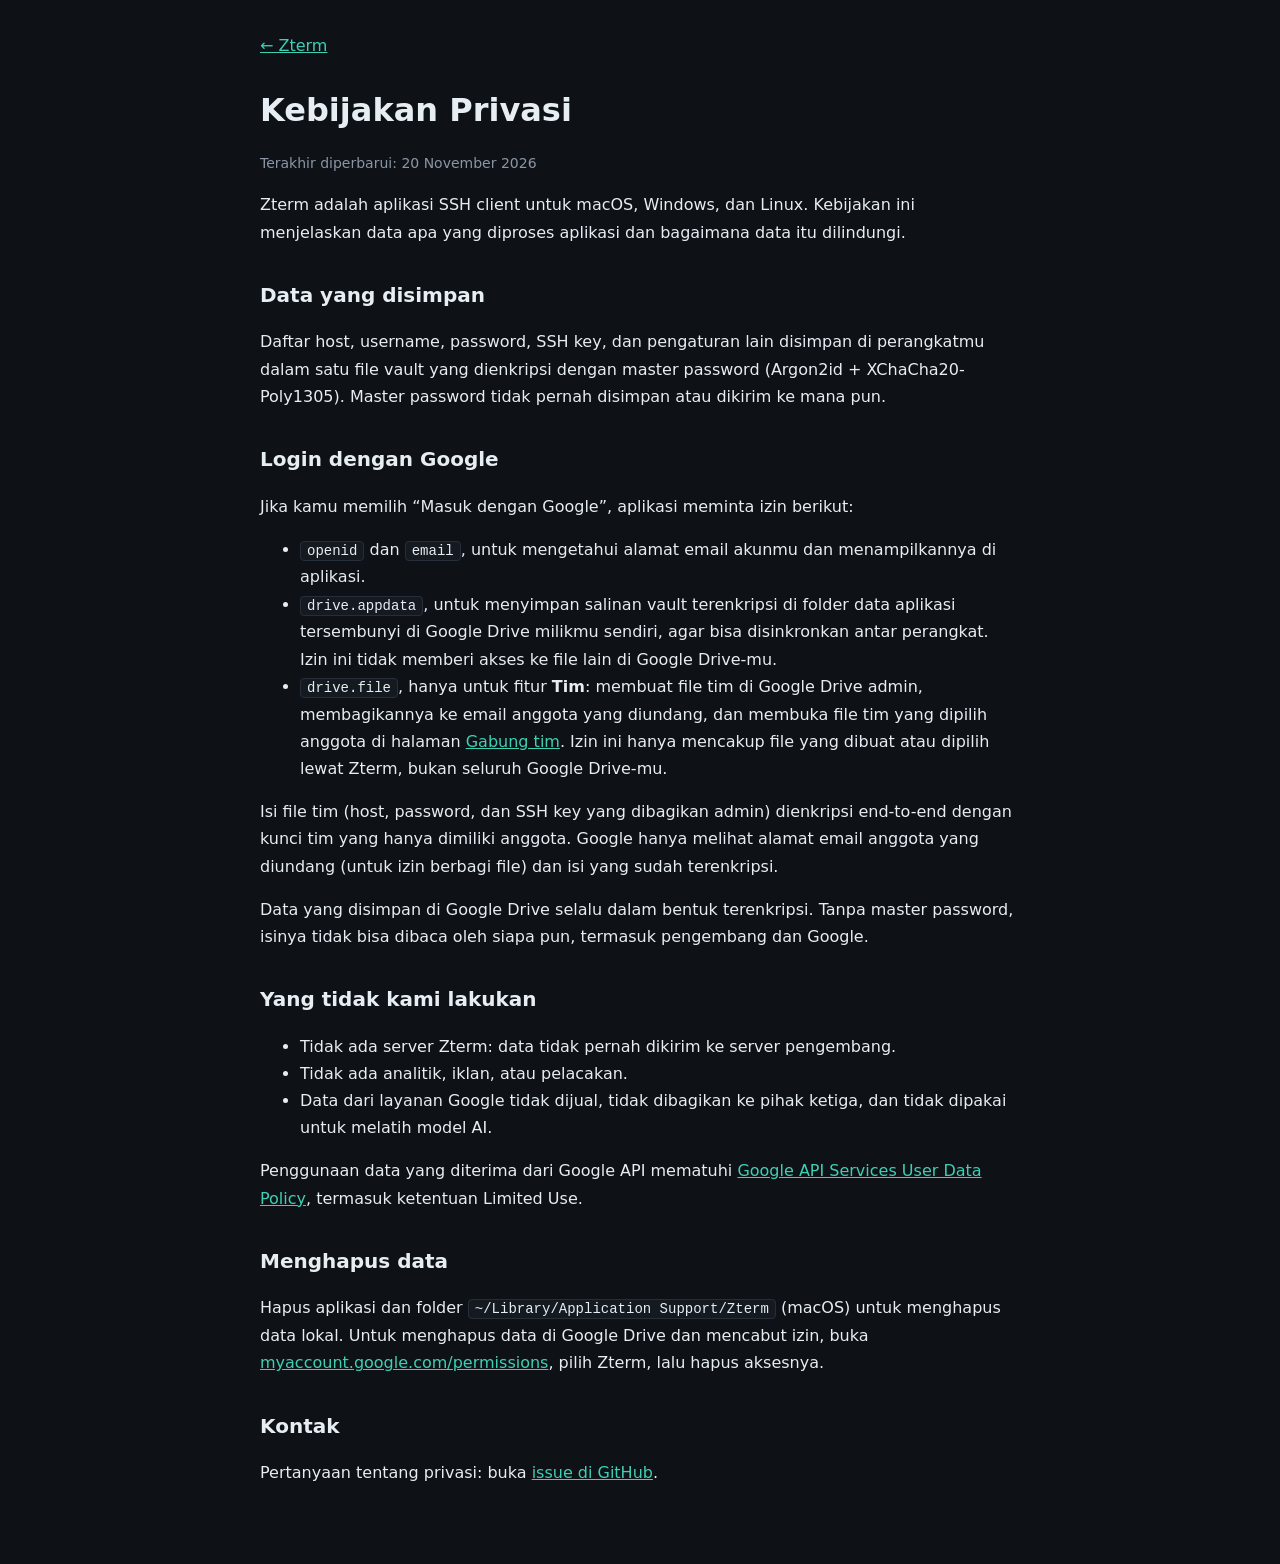
==== site/privacy.html @ 106bf0c1 "Zterm v1.0.0" ====
<!doctype html>
<html lang="id">
<head>
  <meta charset="utf-8" />
  <meta name="viewport" content="width=device-width, initial-scale=1" />
  <title>Kebijakan Privasi: Zterm</title>
  <link rel="canonical" href="https://latief.id/zterm/privacy.html" />
  <link rel="icon" href="assets/brand/favicon.svg" type="image/svg+xml" />
  <link rel="apple-touch-icon" href="assets/brand/apple-touch-icon.png" />
  <meta name="robots" content="index, follow" />
  <style>
    :root { --bg:#0e1116; --panel:#151a21; --line:#262e3a; --fg:#e6edf3; --muted:#8b96a5; --accent:#3fd0b4; }
    body { margin:0; background:var(--bg); color:var(--fg); font:16px/1.7 Inter, system-ui, sans-serif; }
    .wrap { max-width: 760px; margin: 0 auto; padding: 32px 20px 64px; }
    a { color: var(--accent); }
    h1 { font-size: 32px; margin: 24px 0 4px; }
    h2 { font-size: 20px; margin-top: 32px; }
    .muted { color: var(--muted); font-size: 14px; }
    code { background: var(--panel); border:1px solid var(--line); border-radius:4px; padding:1px 6px; font-size:14px; }
  </style>
</head>
<body>
<div class="wrap">
  <a href="./">← Zterm</a>
  <h1>Kebijakan Privasi</h1>
  <p class="muted">Terakhir diperbarui: 20 November 2026</p>

  <p>Zterm adalah aplikasi SSH client untuk macOS, Windows, dan Linux. Kebijakan ini menjelaskan data apa yang diproses aplikasi dan bagaimana data itu dilindungi.</p>
  <h2>Data yang disimpan</h2>
  <p>Daftar host, username, password, SSH key, dan pengaturan lain disimpan di perangkatmu dalam satu file vault yang dienkripsi dengan master password (Argon2id + XChaCha20-Poly1305). Master password tidak pernah disimpan atau dikirim ke mana pun.</p>
  <h2>Login dengan Google</h2>
  <p>Jika kamu memilih “Masuk dengan Google”, aplikasi meminta izin berikut:</p>
  <ul>
    <li><code>openid</code> dan <code>email</code>, untuk mengetahui alamat email akunmu dan menampilkannya di aplikasi.</li>
    <li><code>drive.appdata</code>, untuk menyimpan salinan vault terenkripsi di folder data aplikasi tersembunyi di Google Drive milikmu sendiri, agar bisa disinkronkan antar perangkat. Izin ini tidak memberi akses ke file lain di Google Drive-mu.</li>
    <li><code>drive.file</code>, hanya untuk fitur <b>Tim</b>: membuat file tim di Google Drive admin, membagikannya ke email anggota yang diundang, dan membuka file tim yang dipilih anggota di halaman <a href="team.html">Gabung tim</a>. Izin ini hanya mencakup file yang dibuat atau dipilih lewat Zterm, bukan seluruh Google Drive-mu.</li>
  </ul>
  <p>Isi file tim (host, password, dan SSH key yang dibagikan admin) dienkripsi end-to-end dengan kunci tim yang hanya dimiliki anggota. Google hanya melihat alamat email anggota yang diundang (untuk izin berbagi file) dan isi yang sudah terenkripsi.</p>
  <p>Data yang disimpan di Google Drive selalu dalam bentuk terenkripsi. Tanpa master password, isinya tidak bisa dibaca oleh siapa pun, termasuk pengembang dan Google.</p>
  <h2>Yang tidak kami lakukan</h2>
  <ul>
    <li>Tidak ada server Zterm: data tidak pernah dikirim ke server pengembang.</li>
    <li>Tidak ada analitik, iklan, atau pelacakan.</li>
    <li>Data dari layanan Google tidak dijual, tidak dibagikan ke pihak ketiga, dan tidak dipakai untuk melatih model AI.</li>
  </ul>
  <p>Penggunaan data yang diterima dari Google API mematuhi <a href="https://developers.google.com/terms/api-services-user-data-policy">Google API Services User Data Policy</a>, termasuk ketentuan Limited Use.</p>
  <h2>Menghapus data</h2>
  <p>Hapus aplikasi dan folder <code>~/Library/Application Support/Zterm</code> (macOS) untuk menghapus data lokal. Untuk menghapus data di Google Drive dan mencabut izin, buka <a href="https://myaccount.google.com/permissions">myaccount.google.com/permissions</a>, pilih Zterm, lalu hapus aksesnya.</p>
  <h2>Kontak</h2>
  <p>Pertanyaan tentang privasi: buka <a href="https://github.com/latiefahmad/zterm/issues">issue di GitHub</a>.</p>
</div>
</body>
</html>
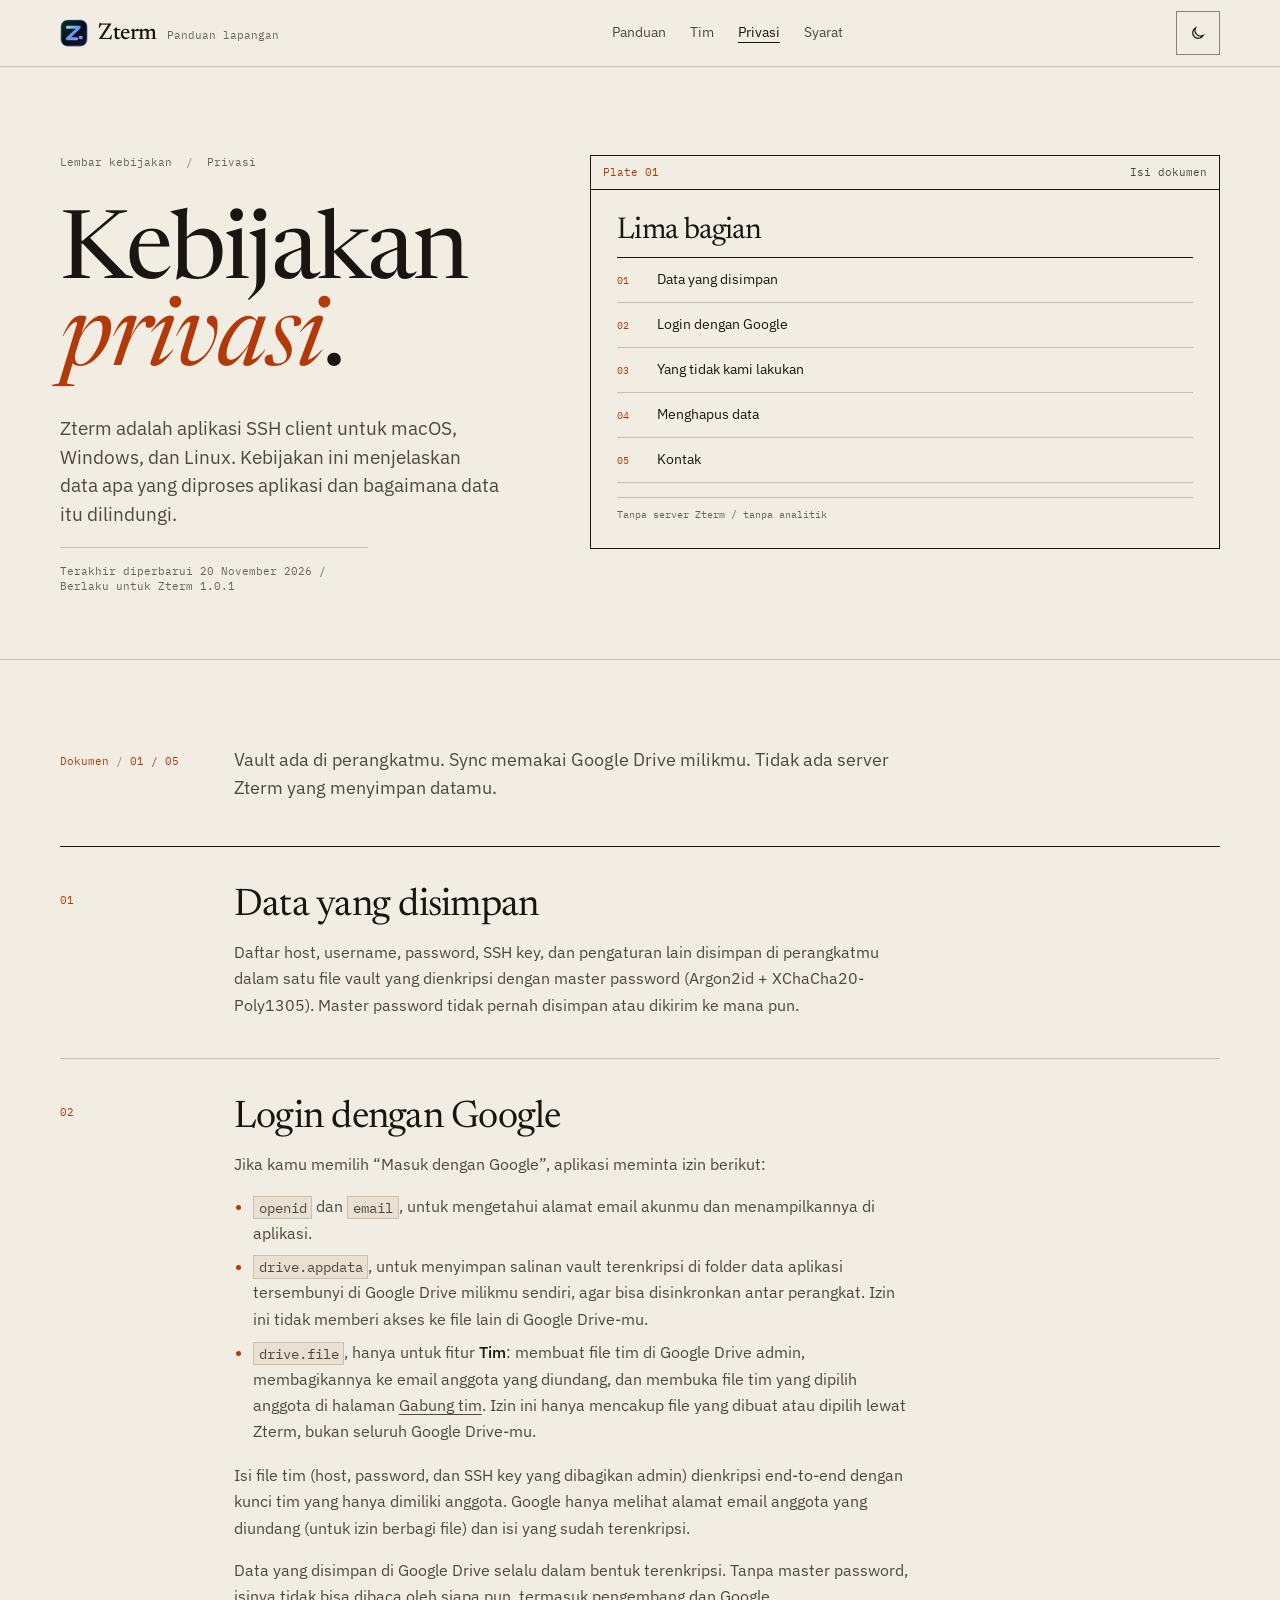
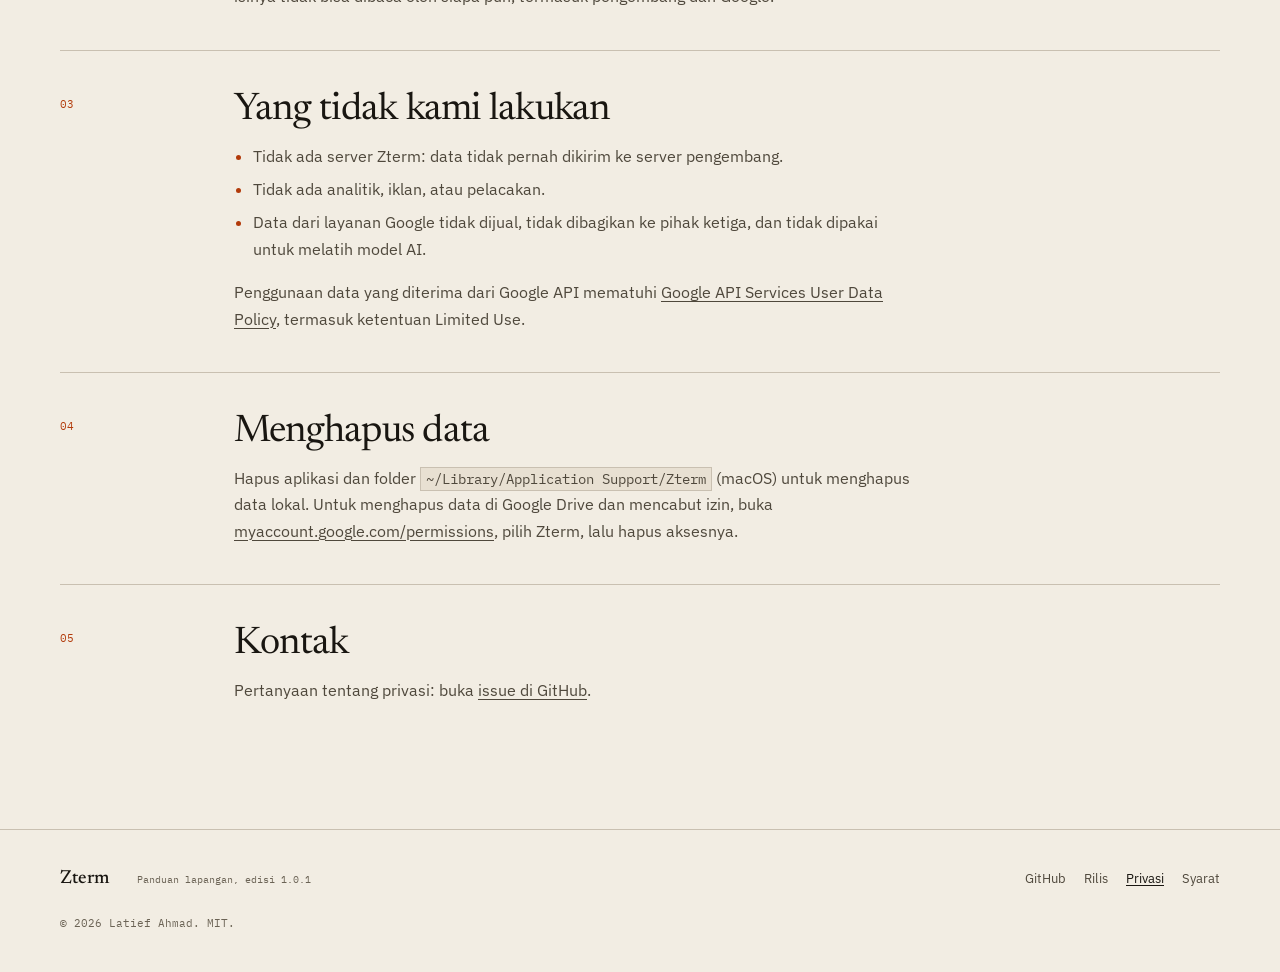
==== commit 0550d2cb: "Situs: desain ulang privasi dan syarat, tambah kembali ke atas - Selaraskan halaman privasi dan syar" ====
--- a/site/privacy.html
+++ b/site/privacy.html
@@ -1,53 +1,185 @@
 <!doctype html>
-<html lang="id">
+<html lang="id" data-theme="light">
 <head>
   <meta charset="utf-8" />
-  <meta name="viewport" content="width=device-width, initial-scale=1" />
+  <meta name="viewport" content="width=device-width, initial-scale=1, viewport-fit=cover" />
   <title>Kebijakan Privasi: Zterm</title>
+  <meta name="description" content="Kebijakan privasi Zterm: data yang disimpan di perangkat, izin Google Drive, enkripsi vault, dan cara menghapus data." />
+  <meta name="robots" content="index, follow" />
   <link rel="canonical" href="https://latief.id/zterm/privacy.html" />
+  <meta name="theme-color" content="#f2ede3" />
+  <meta name="color-scheme" content="light dark" />
   <link rel="icon" href="assets/brand/favicon.svg" type="image/svg+xml" />
+  <link rel="icon" href="assets/brand/favicon-32.png" sizes="32x32" type="image/png" />
   <link rel="apple-touch-icon" href="assets/brand/apple-touch-icon.png" />
-  <meta name="robots" content="index, follow" />
-  <style>
-    :root { --bg:#0e1116; --panel:#151a21; --line:#262e3a; --fg:#e6edf3; --muted:#8b96a5; --accent:#3fd0b4; }
-    body { margin:0; background:var(--bg); color:var(--fg); font:16px/1.7 Inter, system-ui, sans-serif; }
-    .wrap { max-width: 760px; margin: 0 auto; padding: 32px 20px 64px; }
-    a { color: var(--accent); }
-    h1 { font-size: 32px; margin: 24px 0 4px; }
-    h2 { font-size: 20px; margin-top: 32px; }
-    .muted { color: var(--muted); font-size: 14px; }
-    code { background: var(--panel); border:1px solid var(--line); border-radius:4px; padding:1px 6px; font-size:14px; }
-  </style>
+  <link rel="manifest" href="site.webmanifest" />
+  <script>
+    try {
+      var savedTheme = localStorage.getItem("theme") || localStorage.getItem("zterm-theme");
+      if (savedTheme === "dark" || savedTheme === "light") {
+        document.documentElement.dataset.theme = savedTheme;
+      }
+    } catch (e) {}
+  </script>
+  <link rel="preconnect" href="https://fonts.googleapis.com" />
+  <link rel="preconnect" href="https://fonts.gstatic.com" crossorigin />
+  <link href="https://fonts.googleapis.com/css2?family=IBM+Plex+Mono:wght@400;500&amp;family=IBM+Plex+Sans:wght@400;500;600&amp;family=Newsreader:ital,opsz,wght@0,6..72,400;0,6..72,500;1,6..72,400&amp;display=swap" rel="stylesheet" />
+  <link rel="stylesheet" href="styles.css" />
 </head>
 <body>
-<div class="wrap">
-  <a href="./">← Zterm</a>
-  <h1>Kebijakan Privasi</h1>
-  <p class="muted">Terakhir diperbarui: 20 November 2026</p>
 
-  <p>Zterm adalah aplikasi SSH client untuk macOS, Windows, dan Linux. Kebijakan ini menjelaskan data apa yang diproses aplikasi dan bagaimana data itu dilindungi.</p>
-  <h2>Data yang disimpan</h2>
-  <p>Daftar host, username, password, SSH key, dan pengaturan lain disimpan di perangkatmu dalam satu file vault yang dienkripsi dengan master password (Argon2id + XChaCha20-Poly1305). Master password tidak pernah disimpan atau dikirim ke mana pun.</p>
-  <h2>Login dengan Google</h2>
-  <p>Jika kamu memilih “Masuk dengan Google”, aplikasi meminta izin berikut:</p>
-  <ul>
-    <li><code>openid</code> dan <code>email</code>, untuk mengetahui alamat email akunmu dan menampilkannya di aplikasi.</li>
-    <li><code>drive.appdata</code>, untuk menyimpan salinan vault terenkripsi di folder data aplikasi tersembunyi di Google Drive milikmu sendiri, agar bisa disinkronkan antar perangkat. Izin ini tidak memberi akses ke file lain di Google Drive-mu.</li>
-    <li><code>drive.file</code>, hanya untuk fitur <b>Tim</b>: membuat file tim di Google Drive admin, membagikannya ke email anggota yang diundang, dan membuka file tim yang dipilih anggota di halaman <a href="team.html">Gabung tim</a>. Izin ini hanya mencakup file yang dibuat atau dipilih lewat Zterm, bukan seluruh Google Drive-mu.</li>
-  </ul>
-  <p>Isi file tim (host, password, dan SSH key yang dibagikan admin) dienkripsi end-to-end dengan kunci tim yang hanya dimiliki anggota. Google hanya melihat alamat email anggota yang diundang (untuk izin berbagi file) dan isi yang sudah terenkripsi.</p>
-  <p>Data yang disimpan di Google Drive selalu dalam bentuk terenkripsi. Tanpa master password, isinya tidak bisa dibaca oleh siapa pun, termasuk pengembang dan Google.</p>
-  <h2>Yang tidak kami lakukan</h2>
-  <ul>
-    <li>Tidak ada server Zterm: data tidak pernah dikirim ke server pengembang.</li>
-    <li>Tidak ada analitik, iklan, atau pelacakan.</li>
-    <li>Data dari layanan Google tidak dijual, tidak dibagikan ke pihak ketiga, dan tidak dipakai untuk melatih model AI.</li>
-  </ul>
-  <p>Penggunaan data yang diterima dari Google API mematuhi <a href="https://developers.google.com/terms/api-services-user-data-policy">Google API Services User Data Policy</a>, termasuk ketentuan Limited Use.</p>
-  <h2>Menghapus data</h2>
-  <p>Hapus aplikasi dan folder <code>~/Library/Application Support/Zterm</code> (macOS) untuk menghapus data lokal. Untuk menghapus data di Google Drive dan mencabut izin, buka <a href="https://myaccount.google.com/permissions">myaccount.google.com/permissions</a>, pilih Zterm, lalu hapus aksesnya.</p>
-  <h2>Kontak</h2>
-  <p>Pertanyaan tentang privasi: buka <a href="https://github.com/latiefahmad/zterm/issues">issue di GitHub</a>.</p>
-</div>
+<a class="skip-link" href="#main">Lewati ke konten</a>
+
+<header class="site-header">
+  <div class="wrap header-inner">
+    <a class="brand" href="./" aria-label="Zterm, panduan lapangan">
+      <img class="brand-mark" src="assets/brand/favicon.svg" alt="" width="28" height="28" />
+      <span class="brand-text">
+        <span class="brand-name">Zterm</span>
+        <span class="brand-edition">Panduan lapangan</span>
+      </span>
+    </a>
+
+    <nav class="primary-nav" aria-label="Navigasi utama">
+      <a href="./">Panduan</a>
+      <a href="team.html">Tim</a>
+      <a href="privacy.html" aria-current="page">Privasi</a>
+      <a href="terms.html">Syarat</a>
+    </nav>
+
+    <div class="header-tools">
+      <button type="button" class="icon-button" id="themeBtn" aria-label="Aktifkan tema gelap" aria-pressed="false">
+        <svg class="icon-moon" viewBox="0 0 24 24" fill="none" stroke="currentColor" stroke-width="1.8" aria-hidden="true" focusable="false"><path d="M20 15.5A8.5 8.5 0 0 1 8.5 4a8.5 8.5 0 1 0 11.5 11.5Z"/></svg>
+        <svg class="icon-sun" viewBox="0 0 24 24" fill="none" stroke="currentColor" stroke-width="1.8" aria-hidden="true" focusable="false"><circle cx="12" cy="12" r="4"/><path d="M12 2v2M12 20v2M4.9 4.9l1.4 1.4M17.7 17.7l1.4 1.4M2 12h2M20 12h2M4.9 19.1l1.4-1.4M17.7 6.3l1.4-1.4"/></svg>
+      </button>
+      <details class="mobile-menu">
+        <summary>Menu</summary>
+        <nav class="mobile-nav" aria-label="Navigasi seluler">
+          <a href="./">Panduan</a>
+          <a href="team.html">Tim</a>
+          <a href="privacy.html" aria-current="page">Privasi</a>
+          <a href="terms.html">Syarat</a>
+        </nav>
+      </details>
+    </div>
+  </div>
+</header>
+
+<main id="main" tabindex="-1">
+
+  <section class="legal-hero" aria-labelledby="legal-title">
+    <div class="wrap legal-hero-inner">
+      <div class="legal-intro">
+        <p class="kicker"><span>Lembar kebijakan</span><span>Privasi</span></p>
+        <h1 class="legal-title" id="legal-title">Kebijakan <em>privasi</em>.</h1>
+        <p class="legal-lead">Zterm adalah aplikasi SSH client untuk macOS, Windows, dan Linux. Kebijakan ini menjelaskan data apa yang diproses aplikasi dan bagaimana data itu dilindungi.</p>
+        <p class="legal-meta">Terakhir diperbarui 20 November 2026 / Berlaku untuk Zterm 1.0.1</p>
+      </div>
+
+      <aside class="plate legal-plate" aria-labelledby="toc-title">
+        <div class="plate-bar"><span>Plate 01</span><span>Isi dokumen</span></div>
+        <div class="legal-plate-body">
+          <h2 id="toc-title">Lima bagian</h2>
+          <ol class="legal-toc">
+            <li><a href="#data"><span>01</span><span>Data yang disimpan</span></a></li>
+            <li><a href="#google"><span>02</span><span>Login dengan Google</span></a></li>
+            <li><a href="#tidak"><span>03</span><span>Yang tidak kami lakukan</span></a></li>
+            <li><a href="#hapus"><span>04</span><span>Menghapus data</span></a></li>
+            <li><a href="#kontak"><span>05</span><span>Kontak</span></a></li>
+          </ol>
+          <p class="legal-plate-foot">Tanpa server Zterm / tanpa analitik</p>
+        </div>
+      </aside>
+    </div>
+  </section>
+
+  <section class="legal-body" aria-labelledby="legal-body-title">
+    <div class="wrap">
+      <div class="legal-body-head">
+        <p class="chapter-label"><span>Dokumen</span><span>01 / 05</span></p>
+        <div>
+          <h2 class="sr-only" id="legal-body-title">Isi kebijakan privasi</h2>
+          <p class="legal-body-deck">Vault ada di perangkatmu. Sync memakai Google Drive milikmu. Tidak ada server Zterm yang menyimpan datamu.</p>
+        </div>
+      </div>
+
+      <div class="legal-sections">
+        <section class="legal-section" id="data" aria-labelledby="data-title">
+          <p class="legal-no">01</p>
+          <div class="legal-copy">
+            <h2 id="data-title">Data yang disimpan</h2>
+            <p>Daftar host, username, password, SSH key, dan pengaturan lain disimpan di perangkatmu dalam satu file vault yang dienkripsi dengan master password (Argon2id + XChaCha20-Poly1305). Master password tidak pernah disimpan atau dikirim ke mana pun.</p>
+          </div>
+        </section>
+
+        <section class="legal-section" id="google" aria-labelledby="google-title">
+          <p class="legal-no">02</p>
+          <div class="legal-copy">
+            <h2 id="google-title">Login dengan Google</h2>
+            <p>Jika kamu memilih “Masuk dengan Google”, aplikasi meminta izin berikut:</p>
+            <ul>
+              <li><code>openid</code> dan <code>email</code>, untuk mengetahui alamat email akunmu dan menampilkannya di aplikasi.</li>
+              <li><code>drive.appdata</code>, untuk menyimpan salinan vault terenkripsi di folder data aplikasi tersembunyi di Google Drive milikmu sendiri, agar bisa disinkronkan antar perangkat. Izin ini tidak memberi akses ke file lain di Google Drive-mu.</li>
+              <li><code>drive.file</code>, hanya untuk fitur <b>Tim</b>: membuat file tim di Google Drive admin, membagikannya ke email anggota yang diundang, dan membuka file tim yang dipilih anggota di halaman <a href="team.html">Gabung tim</a>. Izin ini hanya mencakup file yang dibuat atau dipilih lewat Zterm, bukan seluruh Google Drive-mu.</li>
+            </ul>
+            <p>Isi file tim (host, password, dan SSH key yang dibagikan admin) dienkripsi end-to-end dengan kunci tim yang hanya dimiliki anggota. Google hanya melihat alamat email anggota yang diundang (untuk izin berbagi file) dan isi yang sudah terenkripsi.</p>
+            <p>Data yang disimpan di Google Drive selalu dalam bentuk terenkripsi. Tanpa master password, isinya tidak bisa dibaca oleh siapa pun, termasuk pengembang dan Google.</p>
+          </div>
+        </section>
+
+        <section class="legal-section" id="tidak" aria-labelledby="tidak-title">
+          <p class="legal-no">03</p>
+          <div class="legal-copy">
+            <h2 id="tidak-title">Yang tidak kami lakukan</h2>
+            <ul>
+              <li>Tidak ada server Zterm: data tidak pernah dikirim ke server pengembang.</li>
+              <li>Tidak ada analitik, iklan, atau pelacakan.</li>
+              <li>Data dari layanan Google tidak dijual, tidak dibagikan ke pihak ketiga, dan tidak dipakai untuk melatih model AI.</li>
+            </ul>
+            <p>Penggunaan data yang diterima dari Google API mematuhi <a href="https://developers.google.com/terms/api-services-user-data-policy">Google API Services User Data Policy</a>, termasuk ketentuan Limited Use.</p>
+          </div>
+        </section>
+
+        <section class="legal-section" id="hapus" aria-labelledby="hapus-title">
+          <p class="legal-no">04</p>
+          <div class="legal-copy">
+            <h2 id="hapus-title">Menghapus data</h2>
+            <p>Hapus aplikasi dan folder <code>~/Library/Application Support/Zterm</code> (macOS) untuk menghapus data lokal. Untuk menghapus data di Google Drive dan mencabut izin, buka <a href="https://myaccount.google.com/permissions">myaccount.google.com/permissions</a>, pilih Zterm, lalu hapus aksesnya.</p>
+          </div>
+        </section>
+
+        <section class="legal-section" id="kontak" aria-labelledby="kontak-title">
+          <p class="legal-no">05</p>
+          <div class="legal-copy">
+            <h2 id="kontak-title">Kontak</h2>
+            <p>Pertanyaan tentang privasi: buka <a href="https://github.com/latiefahmad/zterm/issues">issue di GitHub</a>.</p>
+          </div>
+        </section>
+      </div>
+    </div>
+  </section>
+
+</main>
+
+<footer class="site-footer">
+  <div class="wrap footer-inner">
+    <span class="footer-brand">Zterm</span>
+    <span class="footer-tagline">Panduan lapangan, edisi 1.0.1</span>
+    <nav class="footer-nav" aria-label="Tautan footer">
+      <a href="https://github.com/latiefahmad/zterm">GitHub</a>
+      <a href="https://github.com/latiefahmad/zterm/releases">Rilis</a>
+      <a href="privacy.html" aria-current="page">Privasi</a>
+      <a href="terms.html">Syarat</a>
+    </nav>
+    <p class="footer-legal">© 2026 Latief Ahmad. MIT.</p>
+  </div>
+</footer>
+
+<button class="to-top" id="toTop" type="button" aria-label="Kembali ke atas" hidden>
+  <svg viewBox="0 0 24 24" fill="none" stroke="currentColor" stroke-width="1.8" aria-hidden="true" focusable="false"><path d="M12 19V5M5 12l7-7 7 7"/></svg>
+  <span>Ke atas</span>
+</button>
+
+<script src="site-ui.js" defer></script>
 </body>
 </html>
--- a/site/styles.css
+++ b/site/styles.css
@@ -0,0 +1,2433 @@
+/* Zterm field manual
+   Warm paper, black ink, one burnt-orange accent.
+   No gradients, glass, glow, or floating cards. */
+
+:root {
+  color-scheme: light;
+  --paper: #f2ede3;
+  --paper-2: #e8e0d2;
+  --paper-3: #ded4c3;
+  --ink: #191611;
+  --ink-2: #4f483c;
+  --ink-3: #6b6355;
+  --rule: #c9c0b1;
+  --rule-strong: #8c8272;
+  --accent: #b23a0a;
+  --accent-ink: #fff7ed;
+  --olive: #3f5d3a;
+  --term: #1b1813;
+  --term-ink: #e8e0d2;
+  --term-muted: #a49a88;
+  --term-accent: #f0a06a;
+  --focus: #b23a0a;
+  --max: 1240px;
+  --gutter: clamp(18px, 4vw, 40px);
+  --f-display: "Newsreader", "Iowan Old Style", "Palatino Linotype", Georgia, serif;
+  --f-text: "IBM Plex Sans", "Segoe UI", sans-serif;
+  --f-mono: "IBM Plex Mono", "SFMono-Regular", Consolas, monospace;
+}
+
+[data-theme="dark"] {
+  color-scheme: dark;
+  --paper: #171410;
+  --paper-2: #211d17;
+  --paper-3: #2b261e;
+  --ink: #f2ece0;
+  --ink-2: #c9c0b1;
+  --ink-3: #a49a88;
+  --rule: #3b342a;
+  --rule-strong: #6e6556;
+  --accent: #ff8a4c;
+  --accent-ink: #1b1209;
+  --olive: #a8c29a;
+  --term: #0f0d0a;
+  --term-ink: #f2ece0;
+  --term-muted: #a49a88;
+  --term-accent: #ffb07a;
+  --focus: #ff8a4c;
+}
+
+*,
+*::before,
+*::after {
+  box-sizing: border-box;
+}
+
+html {
+  scroll-behavior: smooth;
+  scroll-padding-top: 88px;
+}
+
+body {
+  margin: 0;
+  background: var(--paper);
+  color: var(--ink);
+  font: 400 17px/1.6 var(--f-text);
+  -webkit-font-smoothing: antialiased;
+  text-rendering: optimizeLegibility;
+}
+
+img {
+  display: block;
+  max-width: 100%;
+  height: auto;
+}
+
+a {
+  color: inherit;
+  text-decoration-thickness: 1px;
+  text-underline-offset: 0.18em;
+}
+
+a:hover {
+  color: var(--accent);
+}
+
+button,
+summary,
+a[href] {
+  cursor: pointer;
+}
+
+button {
+  font: inherit;
+}
+
+button:disabled {
+  cursor: not-allowed;
+}
+
+:focus-visible {
+  outline: 2px solid var(--focus);
+  outline-offset: 3px;
+}
+
+::selection {
+  background: var(--accent);
+  color: var(--accent-ink);
+}
+
+h1,
+h2,
+h3,
+h4 {
+  margin: 0;
+  font-family: var(--f-display);
+  font-weight: 400;
+  letter-spacing: -0.02em;
+  text-wrap: balance;
+}
+
+h1 {
+  font-size: clamp(48px, 7.4vw, 96px);
+  line-height: 0.92;
+}
+
+h2 {
+  font-size: clamp(36px, 4.6vw, 60px);
+  line-height: 1;
+}
+
+h3 {
+  font-size: clamp(23px, 2.3vw, 31px);
+  line-height: 1.12;
+}
+
+p {
+  margin: 0 0 1em;
+  text-wrap: pretty;
+}
+
+p:last-child {
+  margin-bottom: 0;
+}
+
+em {
+  font-style: italic;
+}
+
+code {
+  padding: 0.12em 0.35em;
+  border: 1px solid var(--rule);
+  background: var(--paper-2);
+  font: 0.86em/1.4 var(--f-mono);
+  overflow-wrap: anywhere;
+}
+
+pre {
+  margin: 0.6em 0 0;
+  padding: 12px 14px;
+  border: 1px solid var(--rule-strong);
+  background: var(--paper-2);
+  font: 12.5px/1.65 var(--f-mono);
+  white-space: pre-wrap;
+  overflow-wrap: anywhere;
+}
+
+.wrap {
+  width: 100%;
+  max-width: var(--max);
+  margin-inline: auto;
+  padding-inline: var(--gutter);
+}
+
+.mono {
+  font-family: var(--f-mono);
+}
+
+.sr-only {
+  position: absolute;
+  width: 1px;
+  height: 1px;
+  padding: 0;
+  margin: -1px;
+  overflow: hidden;
+  clip: rect(0, 0, 0, 0);
+  white-space: nowrap;
+  border: 0;
+}
+
+.skip-link {
+  position: absolute;
+  left: 16px;
+  top: -80px;
+  z-index: 100;
+  padding: 10px 14px;
+  background: var(--ink);
+  color: var(--paper);
+  text-decoration: none;
+}
+
+.skip-link:focus {
+  top: 12px;
+  color: var(--paper);
+}
+
+/* Back to top */
+
+.to-top {
+  position: fixed;
+  right: calc(var(--gutter) + env(safe-area-inset-right, 0px));
+  bottom: calc(18px + env(safe-area-inset-bottom, 0px));
+  z-index: 40;
+  display: inline-flex;
+  align-items: center;
+  justify-content: center;
+  gap: 7px;
+  min-width: 44px;
+  min-height: 44px;
+  padding: 10px 12px;
+  border: 1px solid var(--ink);
+  background: var(--paper);
+  color: var(--ink);
+  font: 400 10.5px/1 var(--f-mono);
+  letter-spacing: 0.02em;
+}
+
+.to-top:hover {
+  background: var(--ink);
+  color: var(--paper);
+}
+
+.to-top:active {
+  transform: translateY(1px);
+}
+
+.to-top[hidden] {
+  display: none;
+}
+
+.to-top svg {
+  width: 14px;
+  height: 14px;
+  flex: none;
+}
+
+/* Header */
+
+.site-header {
+  position: sticky;
+  top: 0;
+  z-index: 50;
+  background: var(--paper);
+  border-bottom: 1px solid var(--rule);
+}
+
+.header-inner {
+  display: flex;
+  align-items: center;
+  gap: 18px;
+  min-height: 66px;
+}
+
+.brand {
+  display: inline-flex;
+  align-items: center;
+  gap: 10px;
+  min-height: 44px;
+  flex: none;
+  text-decoration: none;
+}
+
+.brand-mark {
+  width: 28px;
+  height: 28px;
+}
+
+.brand-text {
+  display: flex;
+  align-items: baseline;
+  gap: 10px;
+  min-width: 0;
+}
+
+.brand-name {
+  font: 500 23px/1 var(--f-display);
+  letter-spacing: -0.02em;
+}
+
+.brand-edition {
+  font: 400 10.5px/1 var(--f-mono);
+  color: var(--ink-3);
+  white-space: nowrap;
+}
+
+.primary-nav {
+  display: flex;
+  align-items: center;
+  gap: 2px;
+  margin-left: auto;
+}
+
+.primary-nav a {
+  display: inline-flex;
+  align-items: center;
+  min-height: 44px;
+  padding: 10px 11px;
+  color: var(--ink-2);
+  font-size: 13.5px;
+  text-decoration: none;
+}
+
+.primary-nav a:hover {
+  color: var(--ink);
+  text-decoration: underline;
+}
+
+.primary-nav a[aria-current="page"] {
+  color: var(--ink);
+  text-decoration: underline;
+  text-underline-offset: 0.35em;
+}
+
+.header-tools {
+  display: flex;
+  align-items: center;
+  gap: 8px;
+  margin-left: auto;
+  flex: none;
+}
+
+.version-badge {
+  padding: 4px 7px;
+  border: 1px solid var(--rule-strong);
+  color: var(--ink-2);
+  font: 400 10.5px/1 var(--f-mono);
+  white-space: nowrap;
+}
+
+.lang-switch {
+  display: flex;
+  border: 1px solid var(--rule-strong);
+}
+
+.lang-switch button {
+  min-width: 44px;
+  min-height: 44px;
+  padding: 7px;
+  border: 0;
+  background: transparent;
+  color: var(--ink-2);
+  font: 500 10.5px/1 var(--f-mono);
+}
+
+.lang-switch button.is-on {
+  background: var(--ink);
+  color: var(--paper);
+}
+
+.icon-button {
+  display: grid;
+  place-items: center;
+  width: 44px;
+  height: 44px;
+  padding: 0;
+  border: 1px solid var(--rule-strong);
+  background: transparent;
+  color: var(--ink);
+}
+
+.icon-button:hover {
+  background: var(--paper-2);
+}
+
+.icon-button:active {
+  background: var(--paper-3);
+}
+
+.icon-button svg {
+  grid-area: 1 / 1;
+  width: 16px;
+  height: 16px;
+}
+
+.icon-sun {
+  display: none;
+}
+
+[data-theme="dark"] .icon-sun {
+  display: block;
+}
+
+[data-theme="dark"] .icon-moon {
+  display: none;
+}
+
+.github-link {
+  display: inline-flex;
+  align-items: center;
+  min-height: 44px;
+  padding: 7px 0;
+  color: var(--ink);
+  font-size: 13.5px;
+  text-decoration: none;
+  border-bottom: 1px solid var(--ink);
+}
+
+.github-link:hover {
+  color: var(--accent);
+  border-bottom-color: var(--accent);
+}
+
+.mobile-menu {
+  display: none;
+  position: relative;
+}
+
+.mobile-menu summary {
+  display: inline-flex;
+  align-items: center;
+  list-style: none;
+  min-height: 44px;
+  padding: 9px 11px;
+  border: 1px solid var(--rule-strong);
+  color: var(--ink);
+  font: 500 11px/1.2 var(--f-mono);
+}
+
+.mobile-menu summary::-webkit-details-marker {
+  display: none;
+}
+
+.mobile-menu[open] summary {
+  background: var(--ink);
+  color: var(--paper);
+}
+
+.mobile-nav {
+  position: absolute;
+  right: 0;
+  top: calc(100% + 8px);
+  display: grid;
+  min-width: 220px;
+  padding: 8px;
+  border: 1px solid var(--ink);
+  background: var(--paper);
+}
+
+.mobile-nav a {
+  display: flex;
+  align-items: center;
+  min-height: 44px;
+  padding: 10px 12px;
+  border-bottom: 1px solid var(--rule);
+  color: var(--ink);
+  font-size: 14px;
+  text-decoration: none;
+}
+
+.mobile-nav a:last-child {
+  border-bottom: 0;
+}
+
+.mobile-nav a:hover {
+  background: var(--paper-2);
+  color: var(--ink);
+}
+
+.mobile-nav a[aria-current="page"] {
+  color: var(--accent);
+  font-weight: 500;
+}
+
+/* Hero */
+
+.hero {
+  padding-block: clamp(46px, 7vw, 92px) clamp(38px, 5vw, 68px);
+  border-bottom: 1px solid var(--rule);
+}
+
+.hero-inner {
+  display: grid;
+  grid-template-columns: minmax(0, 5.1fr) minmax(0, 6.9fr);
+  gap: clamp(28px, 5vw, 68px);
+  align-items: start;
+}
+
+.hero-copy {
+  min-width: 0;
+}
+
+.kicker {
+  display: flex;
+  flex-wrap: wrap;
+  gap: 8px 14px;
+  margin: 0 0 clamp(24px, 4vw, 42px);
+  color: var(--ink-3);
+  font: 400 10.5px/1.4 var(--f-mono);
+}
+
+.kicker span + span::before {
+  content: "/";
+  margin-right: 14px;
+  color: var(--rule-strong);
+}
+
+.hero-title {
+  max-width: 9ch;
+  margin-bottom: clamp(20px, 3vw, 30px);
+}
+
+.hero-title em {
+  color: var(--accent);
+}
+
+.hero-lead {
+  max-width: 46ch;
+  margin-bottom: 26px;
+  color: var(--ink-2);
+  font-size: clamp(16px, 1.5vw, 18.5px);
+  line-height: 1.55;
+}
+
+.hero-actions {
+  display: flex;
+  align-items: center;
+  flex-wrap: wrap;
+  gap: 12px 20px;
+}
+
+.button {
+  display: inline-flex;
+  align-items: center;
+  justify-content: center;
+  min-height: 48px;
+  padding: 11px 17px;
+  border: 1px solid var(--rule-strong);
+  background: transparent;
+  color: var(--ink);
+  font: 500 14px/1.2 var(--f-text);
+  text-decoration: none;
+}
+
+.button:hover {
+  background: var(--paper-2);
+  color: var(--ink);
+}
+
+.button:active {
+  transform: translateY(1px);
+}
+
+.button-primary {
+  border-color: var(--accent);
+  background: var(--accent);
+  color: var(--accent-ink);
+}
+
+.button-primary:hover {
+  border-color: var(--ink);
+  background: var(--ink);
+  color: var(--paper);
+}
+
+.button-primary:focus-visible {
+  outline-color: var(--focus);
+}
+
+.button-secondary {
+  border-color: var(--ink);
+}
+
+.text-link {
+  color: var(--ink);
+  font-size: 14px;
+  text-decoration: underline;
+  text-decoration-thickness: 1px;
+  text-underline-offset: 0.22em;
+}
+
+.text-link:hover {
+  color: var(--accent);
+}
+
+.hero-meta {
+  margin: 18px 0 0;
+  color: var(--ink-3);
+  font: 400 10.5px/1.5 var(--f-mono);
+}
+
+.hero-plate {
+  min-width: 0;
+}
+
+/* Plates and interface sketches */
+
+.plate {
+  margin: 0;
+  border: 1px solid var(--ink);
+  background: var(--paper);
+  min-width: 0;
+}
+
+.plate-bar {
+  display: flex;
+  justify-content: space-between;
+  gap: 12px;
+  padding: 9px 12px;
+  border-bottom: 1px solid var(--ink);
+  color: var(--ink-2);
+  font: 400 10.5px/1.4 var(--f-mono);
+}
+
+.plate-bar span:first-child {
+  color: var(--accent);
+}
+
+.plate-caption {
+  padding: 9px 12px;
+  border-top: 1px solid var(--rule);
+  color: var(--ink-3);
+  font: 400 10.5px/1.5 var(--f-mono);
+}
+
+.sketch {
+  min-width: 0;
+  background: var(--paper);
+  color: var(--ink);
+  font-size: 13px;
+}
+
+.sketch-split {
+  display: grid;
+  grid-template-columns: minmax(0, 42%) minmax(0, 58%);
+  min-height: 330px;
+}
+
+.sketch-side {
+  min-width: 0;
+  padding: 14px;
+  border-right: 1px solid var(--rule);
+}
+
+.sketch-main {
+  min-width: 0;
+  padding: 14px;
+}
+
+.sketch-head {
+  display: flex;
+  align-items: baseline;
+  justify-content: space-between;
+  gap: 12px;
+  margin-bottom: 10px;
+}
+
+.sketch-title {
+  font: 500 19px/1.1 var(--f-display);
+  letter-spacing: -0.01em;
+}
+
+.sketch-sub {
+  color: var(--ink-3);
+  font: 400 9.5px/1.3 var(--f-mono);
+  white-space: nowrap;
+}
+
+.host-row {
+  display: grid;
+  grid-template-columns: minmax(0, 1fr) auto;
+  gap: 6px 10px;
+  padding: 9px 0;
+  border-bottom: 1px solid var(--rule);
+}
+
+.host-row:last-child {
+  border-bottom: 0;
+}
+
+.host-name {
+  min-width: 0;
+  overflow-wrap: anywhere;
+  font: 500 12px/1.3 var(--f-mono);
+}
+
+.host-meta {
+  grid-column: 1;
+  min-width: 0;
+  overflow-wrap: anywhere;
+  color: var(--ink-3);
+  font: 400 9.5px/1.4 var(--f-mono);
+}
+
+.state {
+  align-self: start;
+  font: 500 9.5px/1.25 var(--f-mono);
+  white-space: nowrap;
+}
+
+.state-on {
+  color: var(--olive);
+}
+
+.state-idle {
+  color: var(--ink-3);
+}
+
+.state-warn {
+  color: var(--accent);
+}
+
+.terminal {
+  border: 1px solid var(--rule);
+  background: var(--term);
+  color: var(--term-ink);
+  font: 10.5px/1.7 var(--f-mono);
+}
+
+.terminal-head {
+  display: flex;
+  justify-content: space-between;
+  gap: 10px;
+  padding: 7px 10px;
+  border-bottom: 1px solid color-mix(in srgb, var(--term-ink) 16%, transparent);
+  color: var(--term-muted);
+  font-size: 9px;
+}
+
+.terminal-body {
+  padding: 10px;
+  overflow-wrap: anywhere;
+}
+
+.terminal-line {
+  margin: 0;
+}
+
+.prompt {
+  color: var(--term-accent);
+}
+
+.ok {
+  color: #b7cf9e;
+}
+
+.dim {
+  color: var(--term-muted);
+}
+
+.metric-row {
+  display: grid;
+  grid-template-columns: minmax(0, 1fr) 76px 38px 52px;
+  align-items: center;
+  gap: 8px;
+  padding: 9px 0;
+  border-bottom: 1px solid var(--rule);
+  font: 400 9.5px/1.3 var(--f-mono);
+}
+
+.metric-row:last-child {
+  border-bottom: 0;
+}
+
+.metric-name {
+  min-width: 0;
+  overflow-wrap: anywhere;
+  color: var(--ink);
+  font-weight: 500;
+}
+
+.meter {
+  display: block;
+  height: 4px;
+  background: var(--rule);
+}
+
+.meter i {
+  display: block;
+  width: var(--w, 50%);
+  height: 100%;
+  background: var(--olive);
+}
+
+.meter i.is-warn {
+  background: var(--accent);
+}
+
+.metric-value {
+  color: var(--ink-2);
+  text-align: right;
+}
+
+.metric-state {
+  text-align: right;
+  white-space: nowrap;
+}
+
+.tabs-sketch {
+  display: flex;
+  flex-wrap: wrap;
+  gap: 4px;
+  margin-bottom: 10px;
+  padding-bottom: 9px;
+  border-bottom: 1px solid var(--rule);
+}
+
+.tab-sketch {
+  padding: 3px 7px;
+  color: var(--ink-3);
+  font: 400 9px/1.3 var(--f-mono);
+}
+
+.tab-sketch.on {
+  background: var(--paper-2);
+  color: var(--ink);
+}
+
+.search-row {
+  display: grid;
+  grid-template-columns: 70px minmax(0, 1fr) auto;
+  gap: 5px;
+  margin-bottom: 10px;
+}
+
+.search-cell {
+  min-width: 0;
+  padding: 5px 7px;
+  border: 1px solid var(--rule);
+  color: var(--ink-2);
+  font: 400 9px/1.3 var(--f-mono);
+  overflow-wrap: anywhere;
+}
+
+.data-table {
+  border-top: 1px solid var(--rule);
+}
+
+.data-head,
+.data-row {
+  display: grid;
+  grid-template-columns: 36px minmax(0, 1fr) minmax(0, 1.2fr) 62px;
+  gap: 8px;
+  padding: 6px 0;
+  border-bottom: 1px solid var(--rule);
+  font: 400 9px/1.3 var(--f-mono);
+}
+
+.data-head {
+  color: var(--ink-3);
+}
+
+.data-row {
+  color: var(--ink-2);
+}
+
+.data-row .id {
+  color: var(--olive);
+}
+
+.data-row .email {
+  overflow-wrap: anywhere;
+}
+
+.file-grid {
+  display: grid;
+  grid-template-columns: repeat(2, minmax(0, 1fr));
+  gap: 8px;
+}
+
+.file-pane {
+  min-width: 0;
+  border: 1px solid var(--rule);
+}
+
+.file-pane-title {
+  padding: 6px 8px;
+  border-bottom: 1px solid var(--rule);
+  color: var(--ink-3);
+  font: 400 8.5px/1.4 var(--f-mono);
+  overflow-wrap: anywhere;
+}
+
+.file-row {
+  display: flex;
+  align-items: center;
+  gap: 6px;
+  padding: 5px 8px;
+  border-bottom: 1px solid var(--rule);
+  color: var(--ink-2);
+  font: 400 9px/1.4 var(--f-mono);
+  overflow-wrap: anywhere;
+}
+
+.file-row:last-child {
+  border-bottom: 0;
+}
+
+.file-row::before {
+  content: ">";
+  color: var(--accent);
+}
+
+.transfer-row {
+  display: grid;
+  grid-template-columns: minmax(0, 1fr) 70px 36px;
+  align-items: center;
+  gap: 8px;
+  margin-top: 10px;
+  color: var(--ink-2);
+  font: 400 9px/1.4 var(--f-mono);
+}
+
+.transfer-name {
+  min-width: 0;
+  overflow-wrap: anywhere;
+}
+
+.editor {
+  margin-top: 10px;
+  border: 1px solid var(--rule);
+  background: var(--term);
+  color: var(--term-ink);
+  font: 9.5px/1.75 var(--f-mono);
+}
+
+.editor-line {
+  display: grid;
+  grid-template-columns: 22px minmax(0, 1fr);
+  gap: 8px;
+  padding: 0 9px;
+  overflow-wrap: anywhere;
+}
+
+.editor-line:first-child {
+  padding-top: 8px;
+}
+
+.editor-line:last-child {
+  padding-bottom: 8px;
+}
+
+.line-no {
+  color: var(--term-muted);
+  user-select: none;
+}
+
+.container-row {
+  display: grid;
+  grid-template-columns: minmax(0, 1fr) minmax(0, 90px) 72px 52px;
+  gap: 8px;
+  align-items: center;
+  padding: 8px 0;
+  border-bottom: 1px solid var(--rule);
+  font: 400 9px/1.35 var(--f-mono);
+}
+
+.container-name {
+  min-width: 0;
+  overflow-wrap: anywhere;
+  color: var(--ink);
+  font-weight: 500;
+}
+
+.container-image {
+  min-width: 0;
+  overflow-wrap: anywhere;
+  color: var(--ink-3);
+}
+
+.container-state {
+  text-align: right;
+  white-space: nowrap;
+}
+
+.local-row {
+  display: flex;
+  align-items: baseline;
+  justify-content: space-between;
+  gap: 12px;
+  padding: 7px 0;
+  border-bottom: 1px solid var(--rule);
+  font: 400 9.5px/1.4 var(--f-mono);
+}
+
+.local-row:last-child {
+  border-bottom: 0;
+}
+
+.local-row span:first-child {
+  min-width: 0;
+  overflow-wrap: anywhere;
+}
+
+.local-row span:last-child {
+  color: var(--ink-3);
+  white-space: nowrap;
+}
+
+.member-row {
+  display: grid;
+  grid-template-columns: minmax(0, 1fr) auto;
+  gap: 6px 10px;
+  padding: 8px 0;
+  border-bottom: 1px solid var(--rule);
+  font: 400 10px/1.4 var(--f-mono);
+}
+
+.member-name {
+  min-width: 0;
+  overflow-wrap: anywhere;
+  color: var(--ink);
+}
+
+.member-role {
+  color: var(--ink-3);
+  white-space: nowrap;
+}
+
+.sync-box {
+  margin-top: 10px;
+  padding: 9px 10px;
+  border: 1px solid var(--rule);
+  background: var(--paper-2);
+}
+
+.sync-row {
+  display: flex;
+  justify-content: space-between;
+  gap: 12px;
+  padding: 4px 0;
+  font: 400 9px/1.4 var(--f-mono);
+}
+
+.sync-row span:first-child {
+  color: var(--ink-3);
+}
+
+.sync-row span:last-child {
+  color: var(--ink-2);
+  text-align: right;
+}
+
+.note-inline {
+  margin-top: 10px;
+  padding: 8px 10px;
+  border-left: 2px solid var(--accent);
+  background: var(--paper-2);
+  color: var(--ink-2);
+  font: 400 9.5px/1.5 var(--f-mono);
+}
+
+/* Facts strip */
+
+.facts-strip {
+  border-bottom: 1px solid var(--rule);
+}
+
+.facts-inner {
+  display: grid;
+  grid-template-columns: repeat(5, minmax(0, 1fr));
+}
+
+.fact {
+  min-width: 0;
+  padding: 17px 16px;
+  border-left: 1px solid var(--rule);
+}
+
+.fact:first-child {
+  padding-left: 0;
+  border-left: 0;
+}
+
+.fact dt {
+  margin-bottom: 4px;
+  color: var(--ink-3);
+  font: 400 9.5px/1.3 var(--f-mono);
+}
+
+.fact dd {
+  margin: 0;
+  color: var(--ink);
+  font-size: 13px;
+  line-height: 1.35;
+  overflow-wrap: anywhere;
+}
+
+/* Section and chapter headers */
+
+.section-head,
+.chapter-head {
+  display: grid;
+  grid-template-columns: 150px minmax(0, 1fr);
+  gap: 24px;
+  margin-bottom: clamp(26px, 4vw, 44px);
+}
+
+.section-label,
+.chapter-label {
+  margin: 0;
+  padding-top: 8px;
+  color: var(--accent);
+  font: 400 10.5px/1.5 var(--f-mono);
+}
+
+.section-label span + span::before,
+.chapter-label span + span::before {
+  content: "/";
+  margin-inline: 7px;
+  color: var(--rule-strong);
+}
+
+.section-title,
+.chapter-title {
+  max-width: 18ch;
+}
+
+.section-deck,
+.chapter-deck {
+  max-width: 60ch;
+  margin: 14px 0 0;
+  color: var(--ink-2);
+  font-size: clamp(16px, 1.5vw, 18px);
+  line-height: 1.55;
+}
+
+/* Table of contents */
+
+.toc {
+  padding-block: clamp(48px, 6vw, 82px);
+  border-bottom: 1px solid var(--rule);
+}
+
+.toc-list {
+  display: grid;
+  grid-template-columns: repeat(2, minmax(0, 1fr));
+  column-gap: clamp(24px, 4vw, 52px);
+  margin: 0;
+  padding: 0;
+  list-style: none;
+}
+
+.toc-item {
+  border-top: 1px solid var(--rule);
+}
+
+.toc-item a {
+  display: grid;
+  grid-template-columns: 38px minmax(0, 1fr);
+  gap: 2px 12px;
+  padding: 16px 0 18px;
+  color: var(--ink);
+  text-decoration: none;
+}
+
+.toc-number {
+  grid-row: 1 / span 2;
+  padding-top: 5px;
+  color: var(--accent);
+  font: 400 10.5px/1.4 var(--f-mono);
+}
+
+.toc-title {
+  font: 400 clamp(22px, 2.3vw, 30px)/1.08 var(--f-display);
+  letter-spacing: -0.015em;
+}
+
+.toc-note {
+  color: var(--ink-2);
+  font-size: 13.5px;
+  line-height: 1.5;
+}
+
+.toc-item a:hover .toc-title {
+  text-decoration: underline;
+  text-decoration-thickness: 1px;
+  text-underline-offset: 4px;
+}
+
+/* Chapters */
+
+.chapter {
+  padding-block: clamp(54px, 7vw, 90px);
+  border-bottom: 1px solid var(--rule);
+}
+
+.chapter-body {
+  display: grid;
+  grid-template-columns: minmax(0, 5fr) minmax(0, 7fr);
+  gap: clamp(28px, 5vw, 64px);
+  align-items: start;
+}
+
+.chapter-body.reverse {
+  grid-template-columns: minmax(0, 7fr) minmax(0, 5fr);
+}
+
+.chapter-body.reverse .chapter-copy {
+  order: 2;
+}
+
+.chapter-body.reverse .plate {
+  order: 1;
+}
+
+.chapter-body.wide {
+  grid-template-columns: minmax(0, 4fr) minmax(0, 8fr);
+}
+
+.chapter-copy {
+  min-width: 0;
+}
+
+.chapter-copy > p {
+  color: var(--ink-2);
+  font-size: 16px;
+  line-height: 1.62;
+}
+
+.spec-list {
+  margin: 26px 0 0;
+  border-top: 1px solid var(--rule);
+}
+
+.spec-list > div {
+  display: grid;
+  grid-template-columns: 108px minmax(0, 1fr);
+  gap: 14px;
+  padding: 10px 0;
+  border-bottom: 1px solid var(--rule);
+}
+
+.spec-list dt {
+  padding-top: 3px;
+  color: var(--ink-3);
+  font: 400 9.5px/1.4 var(--f-mono);
+}
+
+.spec-list dd {
+  margin: 0;
+  color: var(--ink-2);
+  font-size: 13.5px;
+  line-height: 1.5;
+  overflow-wrap: anywhere;
+}
+
+/* Security chapter */
+
+.security-layout {
+  display: grid;
+  grid-template-columns: minmax(0, 1.05fr) minmax(0, 0.95fr);
+  gap: clamp(32px, 6vw, 80px);
+  align-items: start;
+}
+
+.pull-quote {
+  margin: 0 0 28px;
+  padding: 24px 0;
+  border-top: 1px solid var(--ink);
+  border-bottom: 1px solid var(--ink);
+  font: 400 clamp(27px, 3.2vw, 42px)/1.13 var(--f-display);
+  letter-spacing: -0.015em;
+  text-wrap: balance;
+}
+
+.security-list {
+  margin: 0;
+  padding: 0;
+  list-style: none;
+  counter-reset: sec;
+}
+
+.security-list li {
+  counter-increment: sec;
+  display: grid;
+  grid-template-columns: 34px minmax(0, 1fr);
+  gap: 14px;
+  padding: 14px 0 16px;
+  border-bottom: 1px solid var(--rule);
+}
+
+.security-list li::before {
+  content: counter(sec, decimal-leading-zero);
+  padding-top: 4px;
+  color: var(--accent);
+  font: 400 10px/1.4 var(--f-mono);
+}
+
+.security-list h3 {
+  margin-bottom: 4px;
+  font-size: 21px;
+  line-height: 1.15;
+}
+
+.security-list p {
+  color: var(--ink-2);
+  font-size: 14px;
+  line-height: 1.55;
+}
+
+.security-note {
+  margin-top: 24px;
+  padding: 14px 0 0;
+  border-top: 1px solid var(--ink);
+  color: var(--ink-2);
+  font-size: 13.5px;
+}
+
+/* Install */
+
+.install-layout {
+  display: grid;
+  grid-template-columns: minmax(0, 1.15fr) minmax(0, 0.85fr);
+  gap: clamp(32px, 6vw, 72px);
+  align-items: start;
+}
+
+.install-panel {
+  min-width: 0;
+}
+
+.os-tabs {
+  display: flex;
+  flex-wrap: wrap;
+  border-bottom: 1px solid var(--ink);
+}
+
+.os-tab {
+  min-height: 44px;
+  margin-bottom: -1px;
+  padding: 10px 16px;
+  border: 0;
+  border-bottom: 2px solid transparent;
+  background: transparent;
+  color: var(--ink-2);
+  font: 500 11.5px/1.3 var(--f-mono);
+}
+
+.os-tab[aria-selected="true"] {
+  border-bottom-color: var(--accent);
+  color: var(--ink);
+}
+
+.os-tab:hover {
+  color: var(--ink);
+  background: var(--paper-2);
+}
+
+.os-pane {
+  padding-top: 22px;
+}
+
+.os-pane h3 {
+  margin-bottom: 14px;
+  font-size: clamp(25px, 2.5vw, 34px);
+}
+
+.install-steps {
+  margin: 0 0 18px;
+  padding: 0;
+  list-style: none;
+  counter-reset: step;
+}
+
+.install-steps li {
+  counter-increment: step;
+  display: grid;
+  grid-template-columns: 28px minmax(0, 1fr);
+  gap: 12px;
+  padding: 10px 0;
+  border-bottom: 1px solid var(--rule);
+  color: var(--ink-2);
+  font-size: 14.5px;
+  line-height: 1.55;
+}
+
+.install-steps li::before {
+  content: counter(step);
+  padding-top: 3px;
+  color: var(--accent);
+  font: 400 10px/1.4 var(--f-mono);
+}
+
+.install-steps b {
+  color: var(--ink);
+  font-weight: 600;
+}
+
+.install-steps code {
+  font-size: 0.9em;
+}
+
+.install-note {
+  margin: 14px 0 0;
+  color: var(--ink-3);
+  font-size: 12.5px;
+  line-height: 1.55;
+}
+
+.download-row {
+  display: flex;
+  flex-wrap: wrap;
+  gap: 10px;
+  margin: 18px 0 0;
+}
+
+.release-ledger {
+  min-width: 0;
+  padding-top: 2px;
+}
+
+.release-ledger h3 {
+  display: flex;
+  align-items: baseline;
+  gap: 8px;
+  margin-bottom: 14px;
+  font-size: 27px;
+}
+
+.release-ledger h3 span {
+  color: var(--accent);
+  font-family: var(--f-mono);
+  font-size: 13px;
+  letter-spacing: 0;
+}
+
+.release-ledger dl {
+  margin: 0;
+  border-top: 1px solid var(--ink);
+}
+
+.release-ledger dl > div {
+  display: grid;
+  grid-template-columns: 90px minmax(0, 1fr);
+  gap: 12px;
+  padding: 9px 0;
+  border-bottom: 1px solid var(--rule);
+  font-size: 13px;
+}
+
+.release-ledger dt {
+  color: var(--ink-3);
+  font: 400 9.5px/1.5 var(--f-mono);
+}
+
+.release-ledger dd {
+  margin: 0;
+  color: var(--ink-2);
+  line-height: 1.45;
+  overflow-wrap: anywhere;
+}
+
+.release-actions {
+  display: flex;
+  flex-wrap: wrap;
+  gap: 10px 18px;
+  margin-top: 18px;
+}
+
+.release-actions a {
+  display: inline-flex;
+  align-items: center;
+  min-height: 44px;
+  color: var(--ink);
+  font-size: 13.5px;
+}
+
+/* FAQ */
+
+.faq {
+  padding-block: clamp(54px, 7vw, 90px);
+  border-bottom: 1px solid var(--rule);
+}
+
+.faq-list {
+  border-top: 1px solid var(--ink);
+}
+
+.faq-list details {
+  border-bottom: 1px solid var(--rule);
+}
+
+.faq-list summary {
+  display: flex;
+  align-items: baseline;
+  justify-content: space-between;
+  gap: 20px;
+  padding: 17px 0;
+  list-style: none;
+  color: var(--ink);
+  font: 400 clamp(20px, 2.2vw, 28px)/1.2 var(--f-display);
+  letter-spacing: -0.01em;
+}
+
+.faq-list summary::-webkit-details-marker {
+  display: none;
+}
+
+.faq-list summary::after {
+  content: "+";
+  flex: none;
+  color: var(--accent);
+  font: 400 22px/1 var(--f-mono);
+}
+
+.faq-list details[open] summary::after {
+  content: "-";
+}
+
+.faq-list summary:hover {
+  color: var(--accent);
+}
+
+.faq-list details p {
+  max-width: 76ch;
+  padding: 0 0 20px;
+  color: var(--ink-2);
+  font-size: 14.5px;
+  line-height: 1.6;
+}
+
+/* Footer */
+
+.site-footer {
+  padding-block: 26px 40px;
+}
+
+.footer-inner {
+  display: flex;
+  flex-wrap: wrap;
+  align-items: baseline;
+  gap: 12px 28px;
+  color: var(--ink-2);
+  font-size: 12.5px;
+}
+
+.footer-brand {
+  color: var(--ink);
+  font: 500 19px/1 var(--f-display);
+}
+
+.footer-tagline {
+  color: var(--ink-3);
+  font: 400 10px/1.4 var(--f-mono);
+}
+
+.footer-nav {
+  display: flex;
+  flex-wrap: wrap;
+  gap: 8px 18px;
+  margin-left: auto;
+}
+
+.footer-nav a {
+  display: inline-flex;
+  align-items: center;
+  min-height: 44px;
+  color: var(--ink-2);
+  text-decoration: none;
+}
+
+.footer-nav a:hover,
+.footer-nav a[aria-current="page"] {
+  color: var(--ink);
+  text-decoration: underline;
+  text-underline-offset: 0.18em;
+}
+
+.footer-legal {
+  width: 100%;
+  margin: 4px 0 0;
+  color: var(--ink-3);
+  font: 400 10.5px/1.5 var(--f-mono);
+}
+
+/* Responsive states */
+
+@media (max-width: 1080px) {
+  .primary-nav,
+  .github-link,
+  .version-badge {
+    display: none;
+  }
+
+  .mobile-menu {
+    display: block;
+  }
+
+  .header-tools {
+    margin-left: auto;
+  }
+}
+
+@media (max-width: 960px) {
+  .hero-inner,
+  .chapter-body,
+  .chapter-body.reverse,
+  .chapter-body.wide,
+  .security-layout,
+  .install-layout {
+    grid-template-columns: minmax(0, 1fr);
+  }
+
+  .chapter-body.reverse .chapter-copy,
+  .chapter-body.reverse .plate {
+    order: initial;
+  }
+
+  .hero-title {
+    max-width: 11ch;
+  }
+
+  .hero-plate {
+    margin-top: 8px;
+  }
+
+  .section-head,
+  .chapter-head {
+    grid-template-columns: 110px minmax(0, 1fr);
+  }
+}
+
+@media (max-width: 760px) {
+  html {
+    scroll-padding-top: 76px;
+  }
+
+  body {
+    font-size: 16px;
+  }
+
+  .header-inner {
+    min-height: 60px;
+    gap: 10px;
+  }
+
+  .brand-edition {
+    display: none;
+  }
+
+  .brand-name {
+    font-size: 21px;
+  }
+
+  .lang-switch button,
+  .icon-button,
+  .mobile-menu summary {
+    min-height: 44px;
+  }
+
+  .lang-switch button {
+    min-width: 44px;
+  }
+
+  .icon-button {
+    width: 44px;
+    height: 44px;
+  }
+
+  .mobile-menu summary {
+    display: inline-flex;
+    align-items: center;
+    padding-inline: 12px;
+  }
+
+  .hero {
+    padding-top: 40px;
+  }
+
+  .hero-title {
+    max-width: 12ch;
+  }
+
+  .hero-lead {
+    font-size: 16px;
+  }
+
+  .hero-actions .button {
+    width: 100%;
+  }
+
+  .hero-actions .text-link {
+    display: inline-flex;
+    align-items: center;
+    min-height: 44px;
+  }
+
+  .facts-inner {
+    grid-template-columns: repeat(2, minmax(0, 1fr));
+  }
+
+  .fact {
+    padding: 13px 12px;
+    border-top: 1px solid var(--rule);
+  }
+
+  .fact:nth-child(odd) {
+    padding-left: 0;
+    border-left: 0;
+  }
+
+  .fact:nth-child(n + 3) {
+    border-bottom: 0;
+  }
+
+  .fact:last-child {
+    grid-column: 1 / -1;
+    border-left: 0;
+    border-top: 1px solid var(--rule);
+  }
+
+  .section-head,
+  .chapter-head {
+    grid-template-columns: minmax(0, 1fr);
+    gap: 8px;
+  }
+
+  .section-label,
+  .chapter-label {
+    padding-top: 0;
+  }
+
+  .section-title,
+  .chapter-title {
+    max-width: 16ch;
+  }
+
+  .toc-list {
+    grid-template-columns: minmax(0, 1fr);
+  }
+
+  .toc-item a {
+    min-height: 44px;
+  }
+
+  .chapter {
+    padding-block: 48px;
+  }
+
+  .spec-list > div {
+    grid-template-columns: 88px minmax(0, 1fr);
+  }
+
+  .sketch-split {
+    grid-template-columns: minmax(0, 1fr);
+  }
+
+  .sketch-side {
+    border-right: 0;
+    border-bottom: 1px solid var(--rule);
+  }
+
+  .metric-row {
+    grid-template-columns: minmax(0, 1fr) 62px 34px 48px;
+  }
+
+  .container-row {
+    grid-template-columns: minmax(0, 1fr) 66px 52px;
+  }
+
+  .container-image {
+    display: none;
+  }
+
+  .data-head,
+  .data-row {
+    grid-template-columns: 32px minmax(0, 1fr) minmax(0, 1.1fr);
+  }
+
+  .data-head span:last-child,
+  .data-row span:last-child {
+    display: none;
+  }
+
+  .footer-nav {
+    margin-left: 0;
+  }
+
+  .footer-nav a {
+    display: inline-flex;
+    align-items: center;
+    justify-content: center;
+    min-width: 44px;
+    min-height: 44px;
+  }
+}
+
+@media (max-width: 520px) {
+  .brand {
+    gap: 8px;
+  }
+
+  .brand-mark {
+    width: 24px;
+    height: 24px;
+  }
+
+  .brand-name {
+    font-size: 19px;
+  }
+
+  .header-tools {
+    gap: 6px;
+  }
+
+  .hero-title {
+    font-size: clamp(42px, 12vw, 56px);
+  }
+
+  .facts-inner {
+    grid-template-columns: minmax(0, 1fr);
+  }
+
+  .fact {
+    padding-left: 0;
+    border-left: 0;
+  }
+
+  .fact:last-child {
+    grid-column: auto;
+  }
+
+  .spec-list > div {
+    grid-template-columns: minmax(0, 1fr);
+    gap: 3px;
+  }
+
+  .spec-list dt {
+    padding-top: 0;
+  }
+
+  .search-row {
+    grid-template-columns: 58px minmax(0, 1fr);
+  }
+
+  .search-row .search-cell:last-child {
+    display: none;
+  }
+
+  .file-grid {
+    grid-template-columns: minmax(0, 1fr);
+  }
+
+  .metric-row {
+    grid-template-columns: minmax(0, 1fr) 52px 40px;
+  }
+
+  .metric-row .meter {
+    display: none;
+  }
+
+  .container-row {
+    grid-template-columns: minmax(0, 1fr) 50px;
+  }
+
+  .release-ledger dl > div {
+    grid-template-columns: 78px minmax(0, 1fr);
+  }
+
+  .download-row .button {
+    width: 100%;
+  }
+}
+
+@media (max-width: 360px) {
+  .site-header .wrap {
+    padding-inline: 14px;
+  }
+
+  .header-inner {
+    gap: 6px;
+  }
+
+  .header-tools {
+    gap: 4px;
+  }
+}
+
+@media (prefers-reduced-motion: reduce) {
+  html {
+    scroll-behavior: auto;
+  }
+
+  *,
+  *::before,
+  *::after {
+    animation-duration: 0.01ms !important;
+    animation-iteration-count: 1 !important;
+    transition-duration: 0.01ms !important;
+  }
+}
+
+/* Legal documents */
+
+.legal-hero {
+  padding-block: clamp(46px, 7vw, 88px) clamp(40px, 5vw, 64px);
+  border-bottom: 1px solid var(--rule);
+}
+
+.legal-hero-inner {
+  display: grid;
+  grid-template-columns: minmax(0, 5.1fr) minmax(0, 6.9fr);
+  gap: clamp(28px, 5vw, 68px);
+  align-items: start;
+}
+
+.legal-intro {
+  min-width: 0;
+}
+
+.legal-title {
+  max-width: 11ch;
+  margin-bottom: clamp(20px, 3vw, 28px);
+}
+
+.legal-title em {
+  color: var(--accent);
+}
+
+.legal-lead {
+  max-width: 48ch;
+  margin-bottom: 18px;
+  color: var(--ink-2);
+  font-size: clamp(16px, 1.5vw, 18.5px);
+  line-height: 1.55;
+}
+
+.legal-meta {
+  max-width: 44ch;
+  margin: 0;
+  padding-top: 16px;
+  border-top: 1px solid var(--rule);
+  color: var(--ink-3);
+  font: 400 10.5px/1.5 var(--f-mono);
+}
+
+.legal-plate {
+  margin: 0;
+}
+
+.legal-plate-body {
+  padding: clamp(18px, 2.4vw, 26px);
+}
+
+.legal-plate-body h2 {
+  margin-bottom: 10px;
+  font-size: clamp(24px, 2.4vw, 30px);
+  line-height: 1.05;
+}
+
+.legal-toc {
+  margin: 0;
+  padding: 0;
+  list-style: none;
+  border-top: 1px solid var(--ink);
+}
+
+.legal-toc li {
+  border-bottom: 1px solid var(--rule);
+}
+
+.legal-toc a {
+  display: grid;
+  grid-template-columns: 30px minmax(0, 1fr);
+  gap: 10px;
+  align-items: center;
+  min-height: 44px;
+  padding: 10px 0;
+  color: var(--ink);
+  font-size: 14px;
+  line-height: 1.4;
+  text-decoration: none;
+}
+
+.legal-toc a span:first-child {
+  color: var(--accent);
+  font: 400 9.5px/1.4 var(--f-mono);
+}
+
+.legal-toc a:hover {
+  color: var(--accent);
+}
+
+.legal-toc a:hover span:last-child {
+  text-decoration: underline;
+  text-underline-offset: 0.2em;
+}
+
+.legal-plate-foot {
+  margin: 14px 0 0;
+  padding-top: 10px;
+  border-top: 1px solid var(--rule);
+  color: var(--ink-3);
+  font: 400 9.5px/1.5 var(--f-mono);
+}
+
+.legal-body {
+  padding-block: clamp(52px, 7vw, 86px);
+  border-bottom: 1px solid var(--rule);
+}
+
+.legal-body-head {
+  display: grid;
+  grid-template-columns: 150px minmax(0, 1fr);
+  gap: 24px;
+  margin-bottom: clamp(26px, 4vw, 44px);
+}
+
+.legal-body-head > div {
+  min-width: 0;
+}
+
+.legal-body-deck {
+  max-width: 64ch;
+  margin: 0;
+  color: var(--ink-2);
+  font-size: clamp(16px, 1.5vw, 18px);
+  line-height: 1.55;
+}
+
+.legal-sections {
+  border-top: 1px solid var(--ink);
+}
+
+.legal-section {
+  display: grid;
+  grid-template-columns: 150px minmax(0, 1fr);
+  gap: 24px;
+  padding-block: clamp(26px, 4vw, 40px);
+  border-bottom: 1px solid var(--rule);
+}
+
+.legal-section:last-child {
+  border-bottom: 0;
+}
+
+.legal-no {
+  margin: 0;
+  padding-top: 6px;
+  color: var(--accent);
+  font: 400 10.5px/1.5 var(--f-mono);
+}
+
+.legal-copy {
+  max-width: 68ch;
+  min-width: 0;
+}
+
+.legal-copy h2 {
+  margin-bottom: 12px;
+  font-size: clamp(28px, 3vw, 38px);
+  line-height: 1.05;
+}
+
+.legal-copy p {
+  color: var(--ink-2);
+  font-size: 16px;
+  line-height: 1.65;
+}
+
+.legal-copy ul {
+  margin: 0 0 1em;
+  padding-left: 1.1em;
+}
+
+.legal-copy li {
+  color: var(--ink-2);
+  font-size: 16px;
+  line-height: 1.65;
+}
+
+.legal-copy li + li {
+  margin-top: 7px;
+}
+
+.legal-copy li::marker {
+  color: var(--accent);
+}
+
+.legal-copy b {
+  color: var(--ink);
+  font-weight: 500;
+}
+
+@media (max-width: 960px) {
+  .legal-hero-inner {
+    grid-template-columns: minmax(0, 1fr);
+  }
+
+  .legal-title {
+    max-width: 12ch;
+  }
+}
+
+@media (max-width: 760px) {
+  .legal-hero {
+    padding-top: 40px;
+  }
+
+  .legal-body-head,
+  .legal-section {
+    grid-template-columns: minmax(0, 1fr);
+    gap: 8px;
+  }
+
+  .legal-no {
+    padding-top: 0;
+  }
+}
+
+@media (max-width: 520px) {
+  .to-top {
+    right: 12px;
+    bottom: calc(12px + env(safe-area-inset-bottom, 0px));
+    width: 44px;
+    padding: 0;
+  }
+
+  .to-top span {
+    display: none;
+  }
+}
+
+/* Team invite */
+
+.team-hero {
+  padding-block: clamp(46px, 7vw, 88px) clamp(40px, 5vw, 64px);
+  border-bottom: 1px solid var(--rule);
+}
+
+.team-hero-inner {
+  display: grid;
+  grid-template-columns: minmax(0, 5.1fr) minmax(0, 6.9fr);
+  gap: clamp(28px, 5vw, 68px);
+  align-items: start;
+}
+
+.team-intro {
+  min-width: 0;
+}
+
+.team-title {
+  max-width: 10ch;
+  margin-bottom: clamp(20px, 3vw, 28px);
+}
+
+.team-title em {
+  color: var(--accent);
+}
+
+.team-lead {
+  max-width: 46ch;
+  margin-bottom: 18px;
+  color: var(--ink-2);
+  font-size: clamp(16px, 1.5vw, 18.5px);
+  line-height: 1.55;
+}
+
+.team-meta {
+  max-width: 42ch;
+  margin: 0;
+  padding-top: 16px;
+  border-top: 1px solid var(--rule);
+  color: var(--ink-3);
+  font: 400 10.5px/1.5 var(--f-mono);
+}
+
+.team-plate {
+  margin: 0;
+}
+
+.team-plate-body {
+  padding: clamp(18px, 2.4vw, 26px);
+}
+
+.team-plate-body h2 {
+  margin-bottom: 10px;
+  font-size: clamp(26px, 2.6vw, 34px);
+  line-height: 1.05;
+}
+
+#pick-note {
+  max-width: 48ch;
+  color: var(--ink-2);
+  font-size: 14.5px;
+  line-height: 1.55;
+}
+
+.team-action {
+  width: 100%;
+  margin-top: 6px;
+}
+
+.team-action:disabled {
+  border-color: var(--rule-strong);
+  background: var(--paper-2);
+  color: var(--ink-2);
+}
+
+.team-status {
+  min-height: 1.5em;
+  margin: 12px 0 0;
+  color: var(--ink-3);
+  font: 400 11px/1.5 var(--f-mono);
+}
+
+.team-status.is-error {
+  color: var(--accent);
+}
+
+.team-done {
+  margin-top: 18px;
+  padding-top: 16px;
+  border-top: 1px solid var(--ink);
+}
+
+.team-done[hidden] {
+  display: none;
+}
+
+.team-done-label {
+  margin: 0 0 6px;
+  color: var(--accent);
+  font: 400 9.5px/1.4 var(--f-mono);
+}
+
+.team-done h3 {
+  margin-bottom: 8px;
+  font-size: clamp(22px, 2.2vw, 28px);
+}
+
+.team-done h3:focus-visible {
+  outline: 2px solid var(--focus);
+  outline-offset: 3px;
+}
+
+.team-done-text {
+  color: var(--ink-2);
+  font-size: 13.5px;
+  line-height: 1.55;
+}
+
+.team-code-label {
+  display: block;
+  margin: 12px 0 6px;
+  color: var(--ink-3);
+  font: 400 9.5px/1.4 var(--f-mono);
+}
+
+.team-code {
+  display: flex;
+  align-items: stretch;
+  gap: 8px;
+}
+
+.team-code code {
+  flex: 1;
+  min-width: 0;
+  display: flex;
+  align-items: center;
+  min-height: 44px;
+  padding: 8px 10px;
+  overflow-wrap: anywhere;
+  border: 1px solid var(--rule-strong);
+  background: var(--paper-2);
+  font: 400 12px/1.4 var(--f-mono);
+}
+
+.team-copy {
+  flex: none;
+  min-height: 44px;
+  padding: 8px 14px;
+  font-size: 12.5px;
+}
+
+.team-hint {
+  margin-top: 8px;
+  color: var(--ink-2);
+  font-size: 12.5px;
+  line-height: 1.55;
+}
+
+.team-plate-foot {
+  margin: 18px 0 0;
+  padding-top: 10px;
+  border-top: 1px solid var(--rule);
+  color: var(--ink-3);
+  font: 400 9.5px/1.5 var(--f-mono);
+}
+
+.team-ledger {
+  padding-block: clamp(52px, 7vw, 86px);
+  border-bottom: 1px solid var(--rule);
+}
+
+.team-ledger-body {
+  display: grid;
+  grid-template-columns: minmax(0, 7fr) minmax(0, 5fr);
+  gap: clamp(28px, 5vw, 64px);
+  align-items: start;
+}
+
+.team-steps {
+  margin: 0;
+  padding: 0;
+  list-style: none;
+  border-top: 1px solid var(--ink);
+}
+
+.team-steps li {
+  display: grid;
+  grid-template-columns: 48px minmax(0, 1fr);
+  gap: 16px;
+  padding: 18px 0 20px;
+  border-bottom: 1px solid var(--rule);
+}
+
+.team-step-no {
+  padding-top: 4px;
+  color: var(--accent);
+  font: 400 10px/1.4 var(--f-mono);
+}
+
+.team-steps h3 {
+  margin-bottom: 5px;
+  font-size: 23px;
+  line-height: 1.15;
+}
+
+.team-steps p {
+  max-width: 54ch;
+  margin: 0;
+  color: var(--ink-2);
+  font-size: 14px;
+  line-height: 1.55;
+}
+
+.team-aside {
+  min-width: 0;
+}
+
+.team-aside h3 {
+  margin-bottom: 10px;
+  font-size: 25px;
+}
+
+.team-aside .spec-list {
+  margin-top: 0;
+}
+
+.team-after {
+  margin-top: 22px;
+  padding: 14px 0 0;
+  border-top: 1px solid var(--ink);
+}
+
+.team-after-label {
+  margin: 0 0 5px;
+  color: var(--accent);
+  font: 400 9.5px/1.4 var(--f-mono);
+}
+
+.team-after p:last-child {
+  color: var(--ink-2);
+  font-size: 13.5px;
+  line-height: 1.55;
+}
+
+.team-security {
+  padding-block: clamp(44px, 6vw, 72px);
+  border-bottom: 1px solid var(--rule);
+}
+
+.team-security-inner {
+  display: grid;
+  grid-template-columns: 150px minmax(0, 1fr);
+  gap: 24px;
+  align-items: start;
+}
+
+.team-security-body {
+  max-width: 66ch;
+}
+
+.team-security-body h2 {
+  margin-bottom: 14px;
+}
+
+.team-security-body p {
+  color: var(--ink-2);
+  font-size: 15px;
+  line-height: 1.6;
+}
+
+.team-security-body .text-link {
+  display: inline-flex;
+  align-items: center;
+  min-height: 44px;
+}
+
+@media (max-width: 960px) {
+  .team-hero-inner,
+  .team-ledger-body {
+    grid-template-columns: minmax(0, 1fr);
+  }
+
+  .team-title {
+    max-width: 12ch;
+  }
+}
+
+@media (max-width: 760px) {
+  .team-hero {
+    padding-top: 40px;
+  }
+
+  .team-security-inner {
+    grid-template-columns: minmax(0, 1fr);
+    gap: 8px;
+  }
+
+  .team-code {
+    flex-direction: column;
+  }
+
+  .team-copy {
+    width: 100%;
+  }
+
+  .team-steps li {
+    grid-template-columns: 36px minmax(0, 1fr);
+    gap: 12px;
+  }
+}
